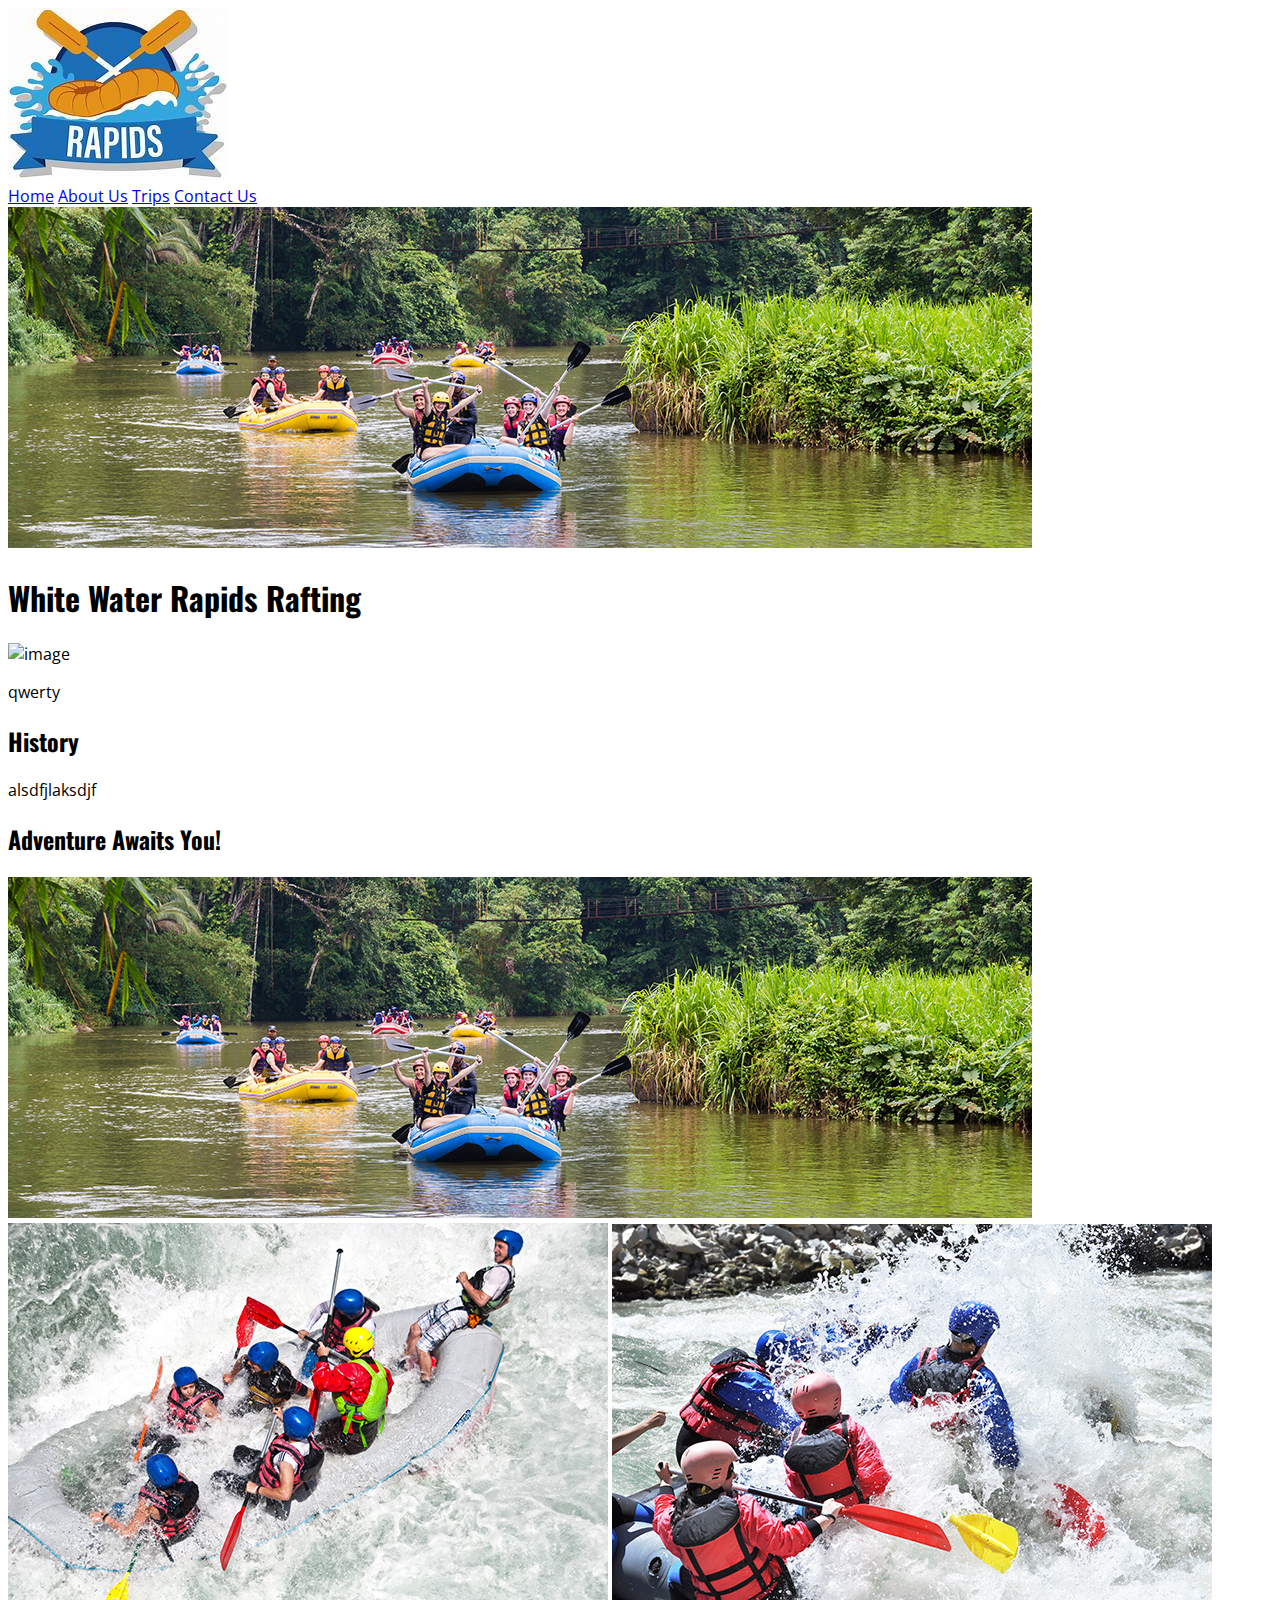
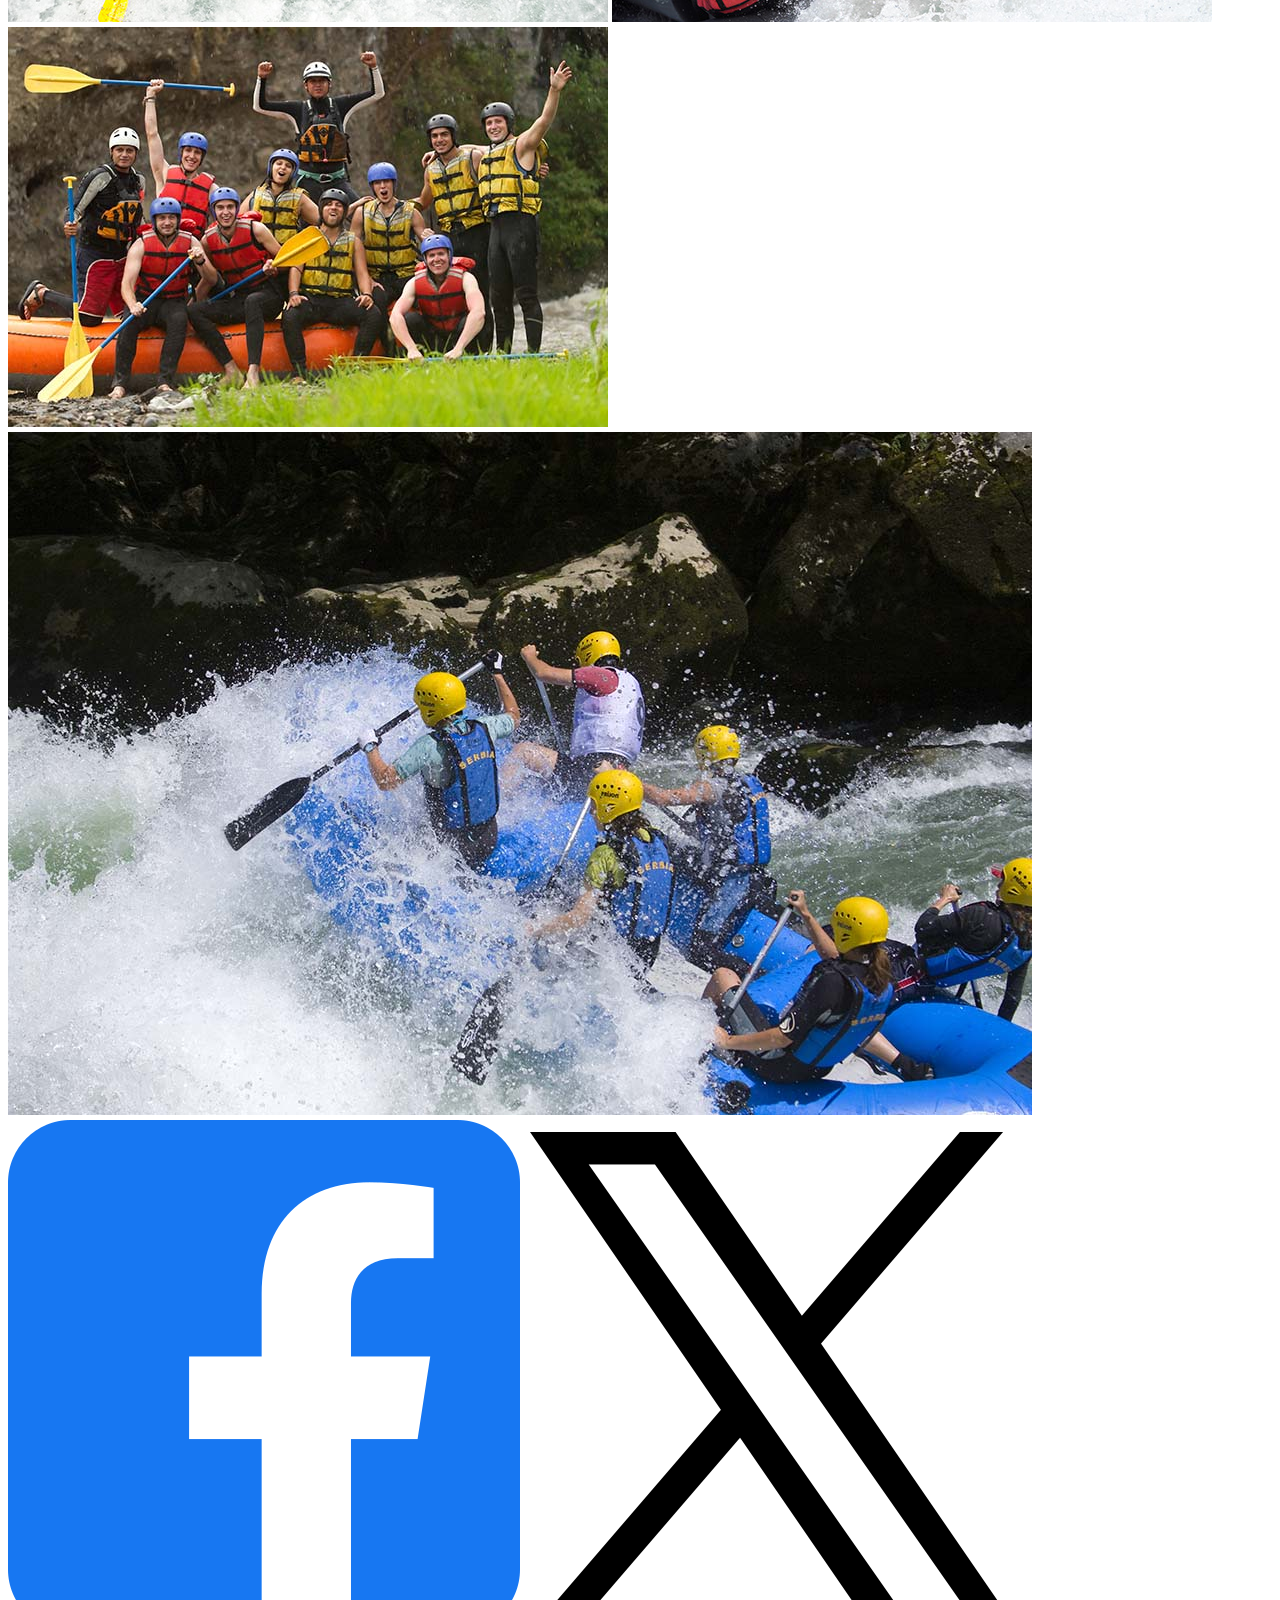
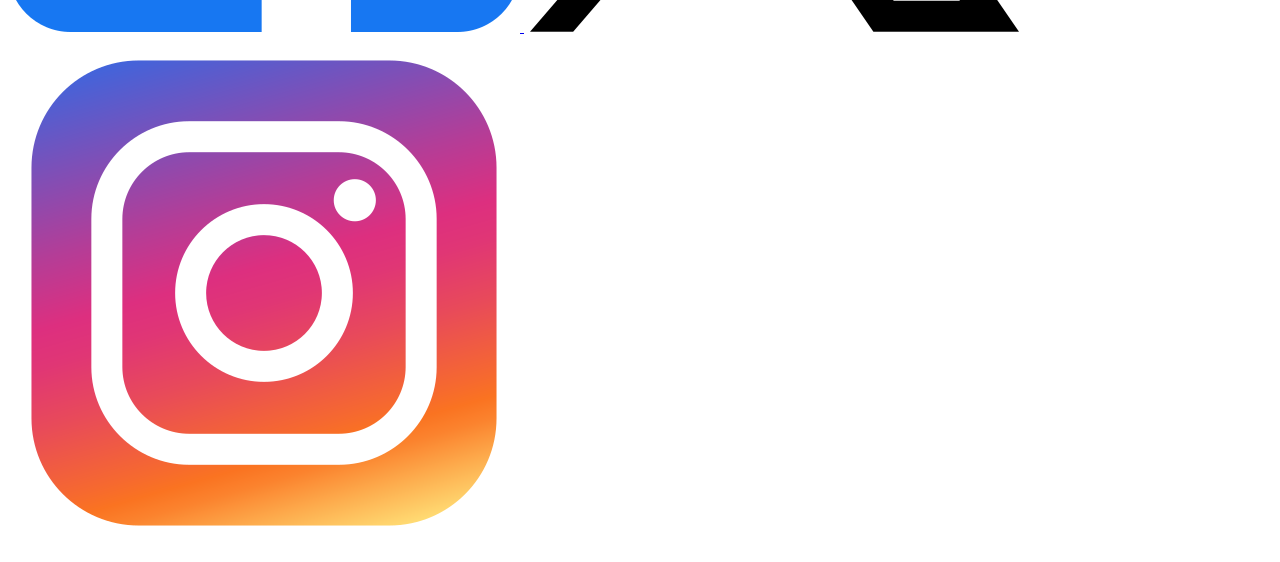
==== wwr/index.html @ 83f1b5df "updated" ====
<!DOCTYPE html>
<html lang="en">
<head>
    <meta charset="UTF-8">
    <meta http-equiv="X- UA-Compatible" content="IE=Edge">
    <meta name="viewport" content="width=device-width, initial-scale=1.0">
    <link rel="stylesheet" href="styles/rafting.css">
        
        <link rel="preconnect" href="https://fonts.googleapis.com">
        <link rel="preconnect" href="https://fonts.googleapis.com">
        <link rel="preconnect" href="https://fonts.gstatic.com" crossorigin>
        <link href="https://fonts.googleapis.com/css2?family=Open+Sans:ital,wght@0,300..800;1,300..800&family=Oswald:wght@200..700&display=swap" rel="stylesheet">
    
    <title>White Water Rapids Home Page</title>
</head>

<body>
    <header>
        <div class="logo-box">
            <img src="images/white rapids.jpg" alt="logo">
        </div>
        <nav>
            <a href="intex.html">Home</a>
            <a href="intex.html">About Us</a>
            <a href="intex.html">Trips</a>
            <a href="intex.html">Contact Us</a>
        </nav>
    </header>
    <main>
        <div id="banner-box">
            <section class="banner">
                <img src="images/rafting14_600.jpg" alt="banner image desc">
                <h1>White Water Rapids Rafting</h1>
                <article>
                    <img src="https://placeimg.com/75/75/animals" alt="image">
                    <p>qwerty</p>
                </article>
        </div>
        <section>
            <h2>History</h2>
            <p>alsdfjlaksdjf</p>
        </section>
        <section>
            <h2>Adventure Awaits You!</h2>
            <img src="images/rafting14_600.jpg" alt="banner image">
            <img src="images/rafting42_600.jpg" alt="banner image">
            <img src="images/rafting47_600.jpg" alt="banner image">
            <img src="images/rafting59_600.jpg" alt="banner image">
            <img src="images/rafting64_600.jpg" alt="banner image">
        </section>
    </main>
    <footer>
        <nav class="sociallinks">
            <a href="https://facebook.com">
                <img src="images/5365678_fb_facebook_facebook logo_icon.png" alt="Facebook">
            </a>
            <a href="https://x.com">
                <img src="images/11244080_x_twitter_elon musk_twitter new logo_icon.png" alt="X">
            </a>
            <a href="https://instagram.com">
                <img src="images/6929237_instagram_icon.png" alt="Instagram">
            </a>
        </nav>
    </footer>
</body>
</html>
---- wwr/styles/rafting.css ----
h1, h2, h3, h4, h5, h6 {
    font-family: 'Oswald', sans-serif;
  }
  .heading-oswald {
    font-family: 'Oswald', sans-serif;
  }
  body, p {
    font-family: 'Open Sans', sans-serif;
  }
  .text-opensans {
    font-family: 'Open Sans', sans-serif;
  }
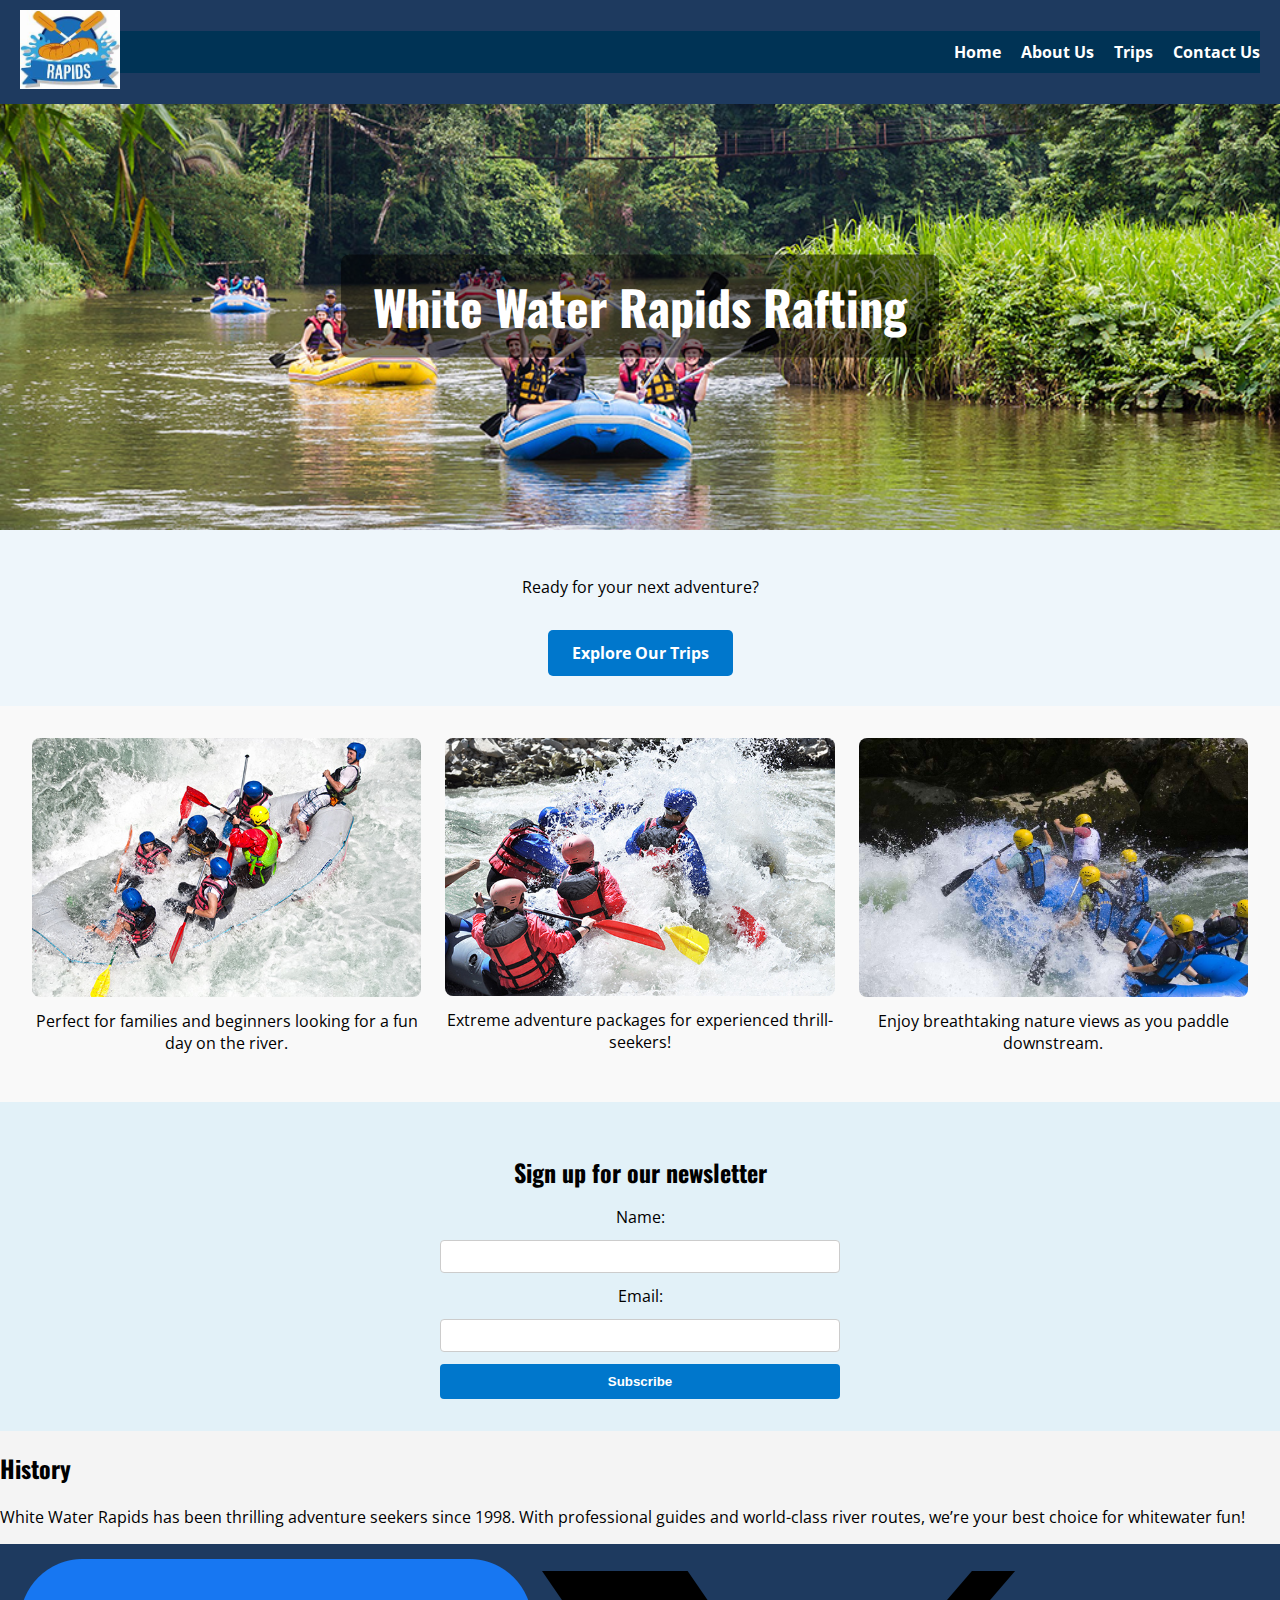
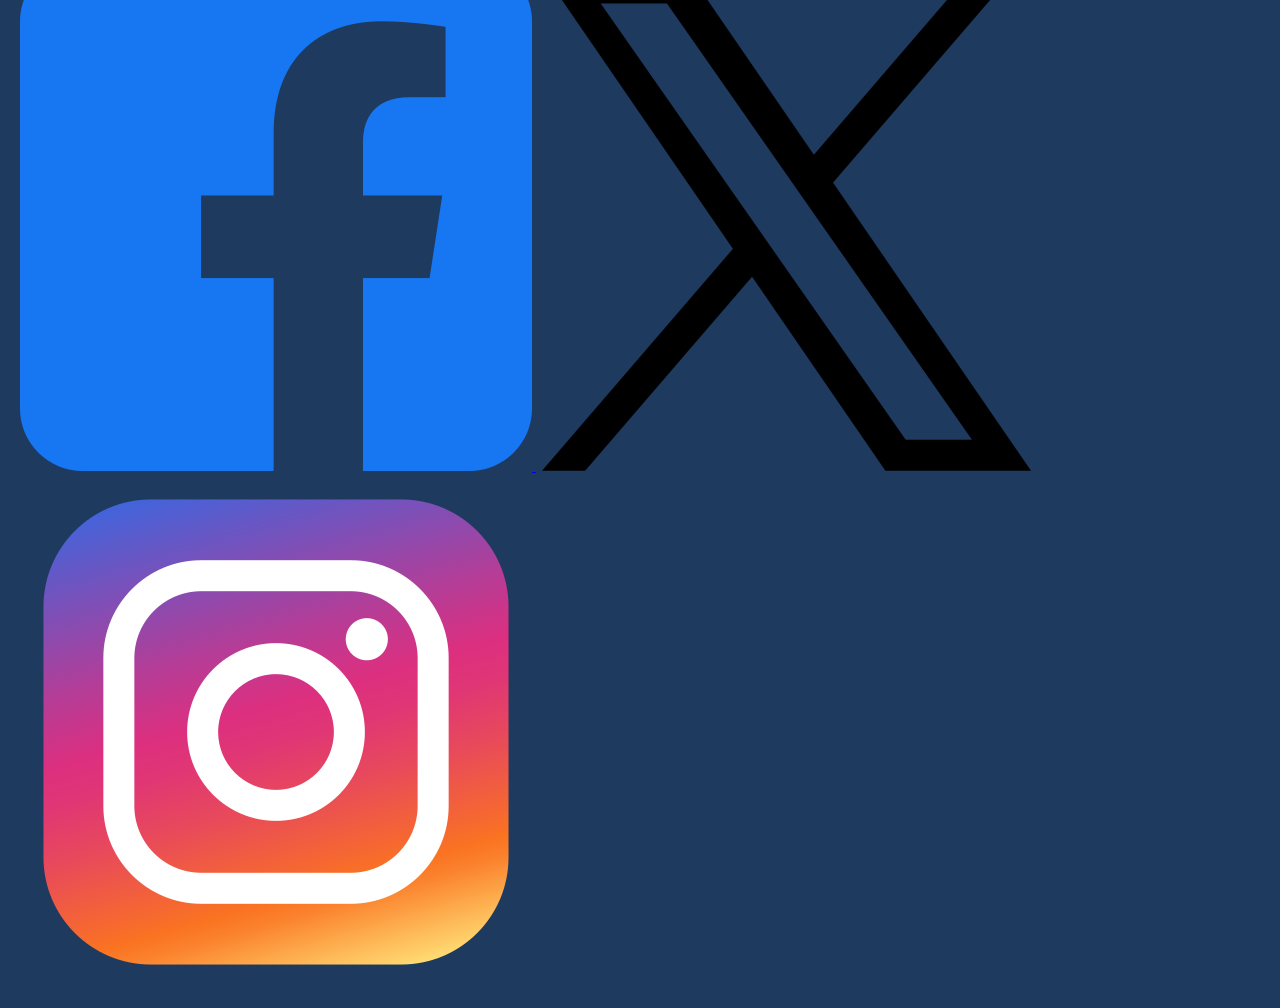
==== commit cf4c1c10: "Home page fixed" ====
--- a/wwr/index.html
+++ b/wwr/index.html
@@ -2,15 +2,14 @@
 <html lang="en">
 <head>
     <meta charset="UTF-8">
-    <meta http-equiv="X- UA-Compatible" content="IE=Edge">
+    <meta http-equiv="X-UA-Compatible" content="IE=Edge">
     <meta name="viewport" content="width=device-width, initial-scale=1.0">
     <link rel="stylesheet" href="styles/rafting.css">
-        
-        <link rel="preconnect" href="https://fonts.googleapis.com">
-        <link rel="preconnect" href="https://fonts.googleapis.com">
-        <link rel="preconnect" href="https://fonts.gstatic.com" crossorigin>
-        <link href="https://fonts.googleapis.com/css2?family=Open+Sans:ital,wght@0,300..800;1,300..800&family=Oswald:wght@200..700&display=swap" rel="stylesheet">
-    
+
+    <link rel="preconnect" href="https://fonts.googleapis.com">
+    <link rel="preconnect" href="https://fonts.gstatic.com" crossorigin>
+    <link href="https://fonts.googleapis.com/css2?family=Open+Sans:ital,wght@0,300..800;1,300..800&family=Oswald:wght@200..700&display=swap" rel="stylesheet">
+
     <title>White Water Rapids Home Page</title>
 </head>
 
@@ -20,37 +19,60 @@
             <img src="images/white rapids.jpg" alt="logo">
         </div>
         <nav>
-            <a href="intex.html">Home</a>
-            <a href="intex.html">About Us</a>
-            <a href="intex.html">Trips</a>
-            <a href="intex.html">Contact Us</a>
+            <a href="index.html">Home</a>
+            <a href="about.html">About Us</a>
+            <a href="trips.html">Trips</a>
+            <a href="contact.html">Contact Us</a>
         </nav>
     </header>
+
     <main>
-        <div id="banner-box">
-            <section class="banner">
-                <img src="images/rafting14_600.jpg" alt="banner image desc">
-                <h1>White Water Rapids Rafting</h1>
-                <article>
-                    <img src="https://placeimg.com/75/75/animals" alt="image">
-                    <p>qwerty</p>
-                </article>
-        </div>
+        <section class="banner-container">
+            <img src="images/rafting14_600.jpg" alt="banner image desc" class="hero-image">
+            <h1 class="hero-text">White Water Rapids Rafting</h1>
+        </section>
+
+        <section class="call-to-action">
+            <p>Ready for your next adventure?</p>
+            <a href="trips.html" class="cta-button">Explore Our Trips</a>
+        </section>
+
+        <section class="grid-layout">
+            <div>
+                <img src="images/rafting42_600.jpg" alt="Family Rafting">
+                <p>Perfect for families and beginners looking for a fun day on the river.</p>
+            </div>
+            <div>
+                <img src="images/rafting47_600.jpg" alt="Extreme Adventure">
+                <p>Extreme adventure packages for experienced thrill-seekers!</p>
+            </div>
+            <div>
+                <img src="images/rafting64_600.jpg" alt="Nature Views">
+                <p>Enjoy breathtaking nature views as you paddle downstream.</p>
+            </div>
+        </section>
+
+        <section class="newsletter">
+            <h2>Sign up for our newsletter</h2>
+            <form>
+                <label for="name">Name:</label>
+                <input type="text" id="name" name="name" required>
+
+                <label for="email">Email:</label>
+                <input type="email" id="email" name="email" required>
+
+                <button type="submit">Subscribe</button>
+            </form>
+        </section>
+
         <section>
             <h2>History</h2>
-            <p>alsdfjlaksdjf</p>
-        </section>
-        <section>
-            <h2>Adventure Awaits You!</h2>
-            <img src="images/rafting14_600.jpg" alt="banner image">
-            <img src="images/rafting42_600.jpg" alt="banner image">
-            <img src="images/rafting47_600.jpg" alt="banner image">
-            <img src="images/rafting59_600.jpg" alt="banner image">
-            <img src="images/rafting64_600.jpg" alt="banner image">
+            <p>White Water Rapids has been thrilling adventure seekers since 1998. With professional guides and world-class river routes, we’re your best choice for whitewater fun!</p>
         </section>
     </main>
+
     <footer>
-        <nav class="sociallinks">
+        <div class="sociallinks">
             <a href="https://facebook.com">
                 <img src="images/5365678_fb_facebook_facebook logo_icon.png" alt="Facebook">
             </a>
@@ -60,7 +82,7 @@
             <a href="https://instagram.com">
                 <img src="images/6929237_instagram_icon.png" alt="Instagram">
             </a>
-        </nav>
+        </div>
     </footer>
 </body>
-</html>+</html>
--- a/wwr/styles/rafting.css
+++ b/wwr/styles/rafting.css
@@ -1,13 +1,249 @@
+/* Font families */
 h1, h2, h3, h4, h5, h6 {
-    font-family: 'Oswald', sans-serif;
-  }
-  .heading-oswald {
-    font-family: 'Oswald', sans-serif;
-  }
-  body, p {
-    font-family: 'Open Sans', sans-serif;
-  }
-  .text-opensans {
-    font-family: 'Open Sans', sans-serif;
-  }
-
+  font-family: 'Oswald', sans-serif;
+}
+.heading-oswald {
+  font-family: 'Oswald', sans-serif;
+}
+body, p {
+  font-family: 'Open Sans', sans-serif;
+}
+.text-opensans {
+  font-family: 'Open Sans', sans-serif;
+}
+
+/* General layout */
+body {
+  font-family: 'Open Sans', sans-serif;
+  margin: 0;
+  padding: 0;
+  background-color: #f4f4f4;
+  box-sizing: border-box;
+}
+
+/* Header and Navigation */
+header {
+  display: grid;
+  grid-template-columns: auto 1fr;
+  align-items: center;
+  background: #1E3A5F;
+  padding: 10px 20px;
+  color: white;
+}
+
+.logo-box img {
+  width: 100px;
+}
+
+nav {
+  display: flex;
+  justify-content: flex-end;
+  gap: 20px;
+  background: #003355;
+  padding: 10px 0;
+}
+
+nav a {
+  color: white;
+  text-decoration: none;
+  font-weight: bold;
+}
+
+/* Hero Section */
+.banner-container {
+  position: relative;
+  width: 100%;
+}
+
+.hero-image {
+  width: 100%;
+  height: auto;
+  display: block;
+}
+
+.hero-text {
+  position: absolute;
+  top: 40%;
+  left: 50%;
+  transform: translate(-50%, -50%);
+  color: white;
+  font-size: 3rem;
+  background: rgba(0, 0, 0, 0.5);
+  padding: 1rem 2rem;
+  border-radius: 8px;
+}
+
+/* CTA Section */
+.call-to-action {
+  text-align: center;
+  padding: 30px;
+  background-color: #eef6fb;
+}
+
+.cta-button {
+  display: inline-block;
+  padding: 0.75rem 1.5rem;
+  background-color: #0077cc;
+  color: white;
+  text-decoration: none;
+  border-radius: 5px;
+  margin-top: 1rem;
+  font-weight: bold;
+}
+
+/* Grid Layout Section */
+.grid-layout {
+  display: grid;
+  grid-template-columns: repeat(auto-fit, minmax(250px, 1fr));
+  gap: 1.5rem;
+  padding: 2rem;
+  text-align: center;
+  background-color: #f9f9f9;
+}
+
+.grid-layout div img {
+  width: 100%;
+  height: auto;
+  border-radius: 8px;
+}
+
+.grid-layout div p {
+  margin-top: 0.5rem;
+}
+
+/* Newsletter Section */
+.newsletter {
+  background-color: #e2f1f8;
+  padding: 2rem;
+  text-align: center;
+}
+
+.newsletter h2 {
+  margin-bottom: 1rem;
+}
+
+.newsletter form {
+  display: flex;
+  flex-direction: column;
+  gap: 0.75rem;
+  max-width: 400px;
+  margin: 0 auto;
+}
+
+.newsletter input[type="text"],
+.newsletter input[type="email"] {
+  padding: 0.5rem;
+  border: 1px solid #ccc;
+  border-radius: 4px;
+}
+
+.newsletter button {
+  padding: 0.6rem 1rem;
+  background-color: #0077cc;
+  color: white;
+  border: none;
+  border-radius: 4px;
+  font-weight: bold;
+  cursor: pointer;
+}
+
+/* Banner Section */
+#banner-box {
+  text-align: center;
+  padding: 20px;
+}
+
+.banner img {
+  width: 100%;
+  max-height: 400px;
+  object-fit: cover;
+}
+
+/* Adventures Section */
+#adventures {
+  text-align: center;
+  padding: 20px;
+}
+
+.adventure-gallery {
+  display: flex;
+  justify-content: center;
+  flex-wrap: wrap;
+  gap: 15px;
+}
+
+.adventure-gallery figure {
+  margin: 0;
+  text-align: center;
+}
+
+.adventure-gallery img {
+  width: 200px;
+  height: 150px;
+  object-fit: cover;
+  border-radius: 8px;
+}
+
+figcaption {
+  font-weight: bold;
+  margin-top: 5px;
+  background-color: #222;
+  color: #fff;
+  font: italic smaller sans-serif;
+  padding: 3px;
+  text-align: center;
+  width: 100%;
+}
+
+figure {
+  border: thin #c0c0c0 solid;
+  display: flex;
+  flex-flow: column;
+  padding: 5px;
+  max-width: 220px;
+  margin: auto;
+  align-items: center;
+  text-align: center;
+}
+
+/* Footer */
+footer {
+  background-color: #1E3A5F;
+  padding: 15px 20px;
+  display: flex;
+  justify-content: flex-end;
+  align-items: center;
+}
+
+.social-links {
+  display: flex;
+  gap: 15px;
+}
+
+.social-links img {
+  width: 30px;
+  height: 30px;
+  object-fit: contain;
+}
+
+/* Contact Info */
+#contact-info {
+  text-align: center;
+  margin-bottom: 20px;
+}
+
+#contact-info p {
+  font-size: 18px;
+  color: #333;
+  margin: 5px 0;
+}
+
+#contact-info iframe {
+  width: 100%;
+  max-width: 600px;
+  height: 300px;
+  border-radius: 10px;
+  box-shadow: 0px 4px 10px rgba(0, 0, 0, 0.2);
+  display: block;
+  margin: 0 auto;
+}
